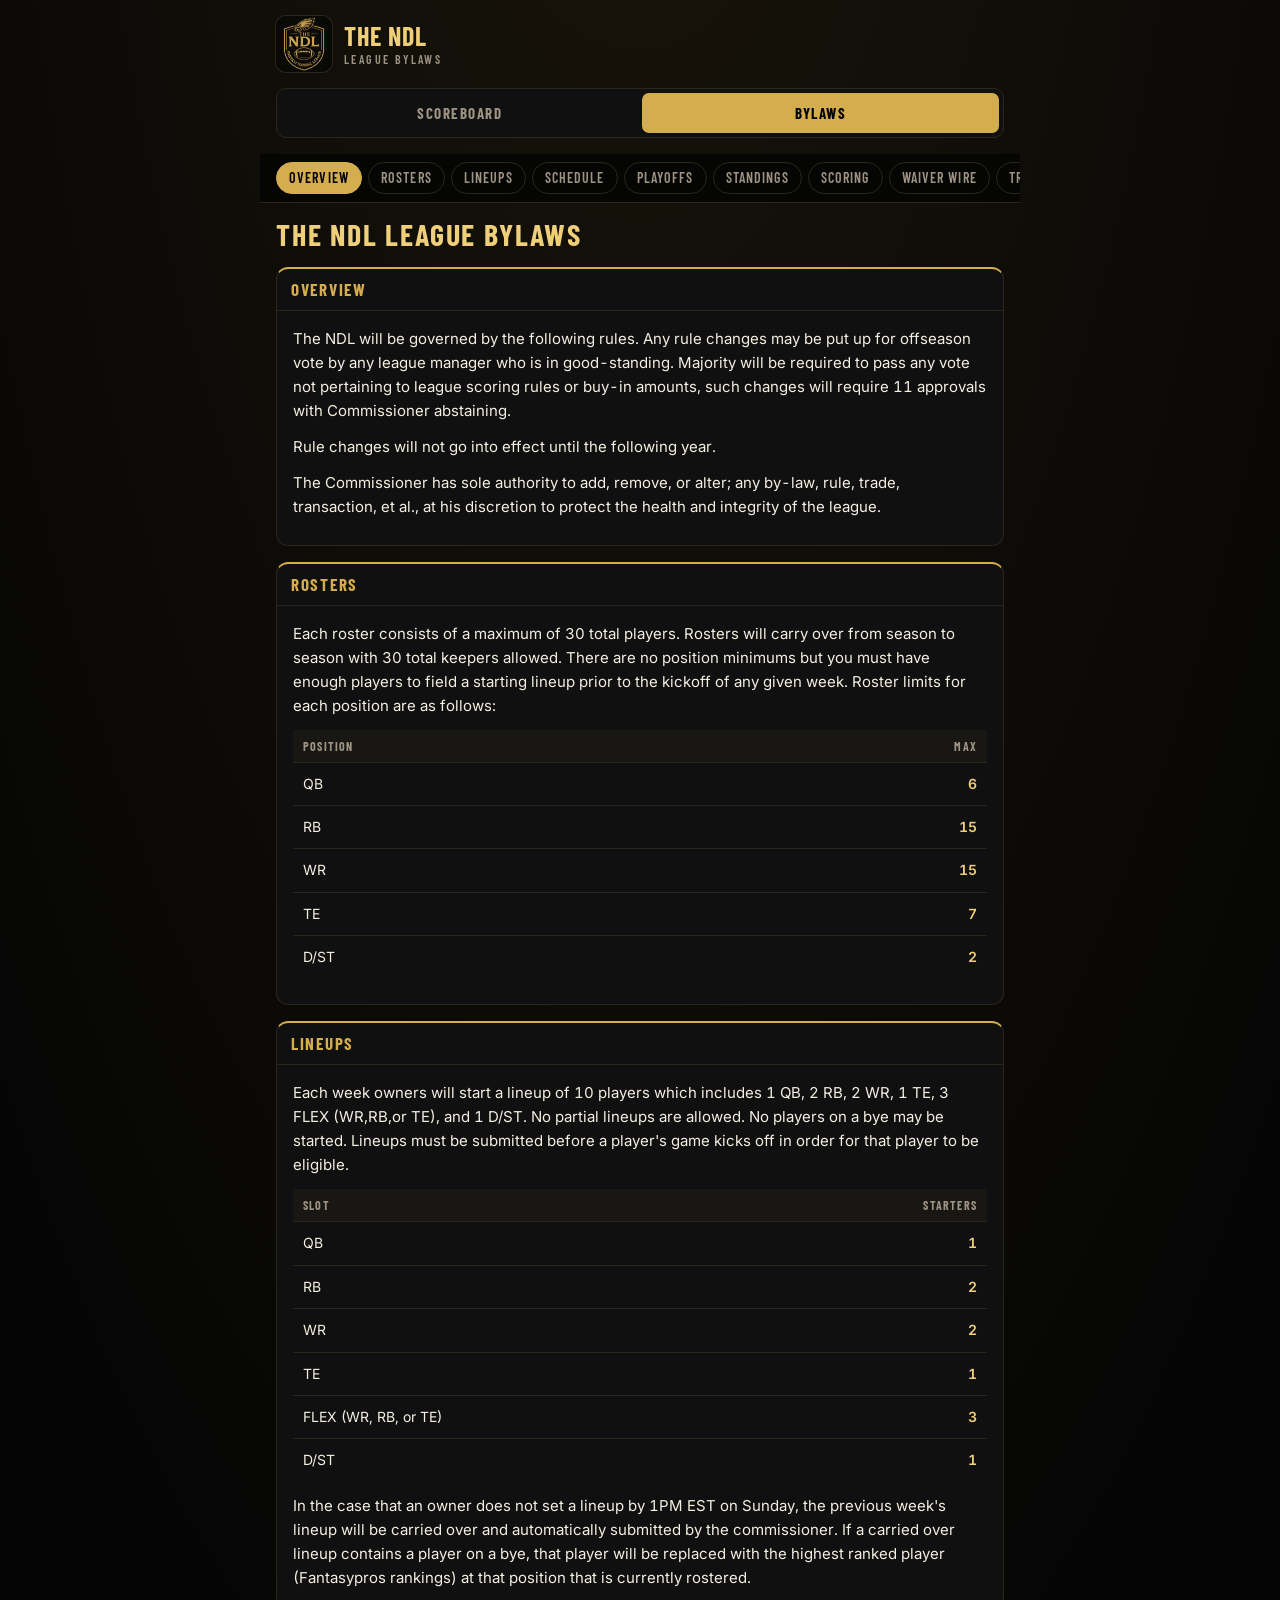
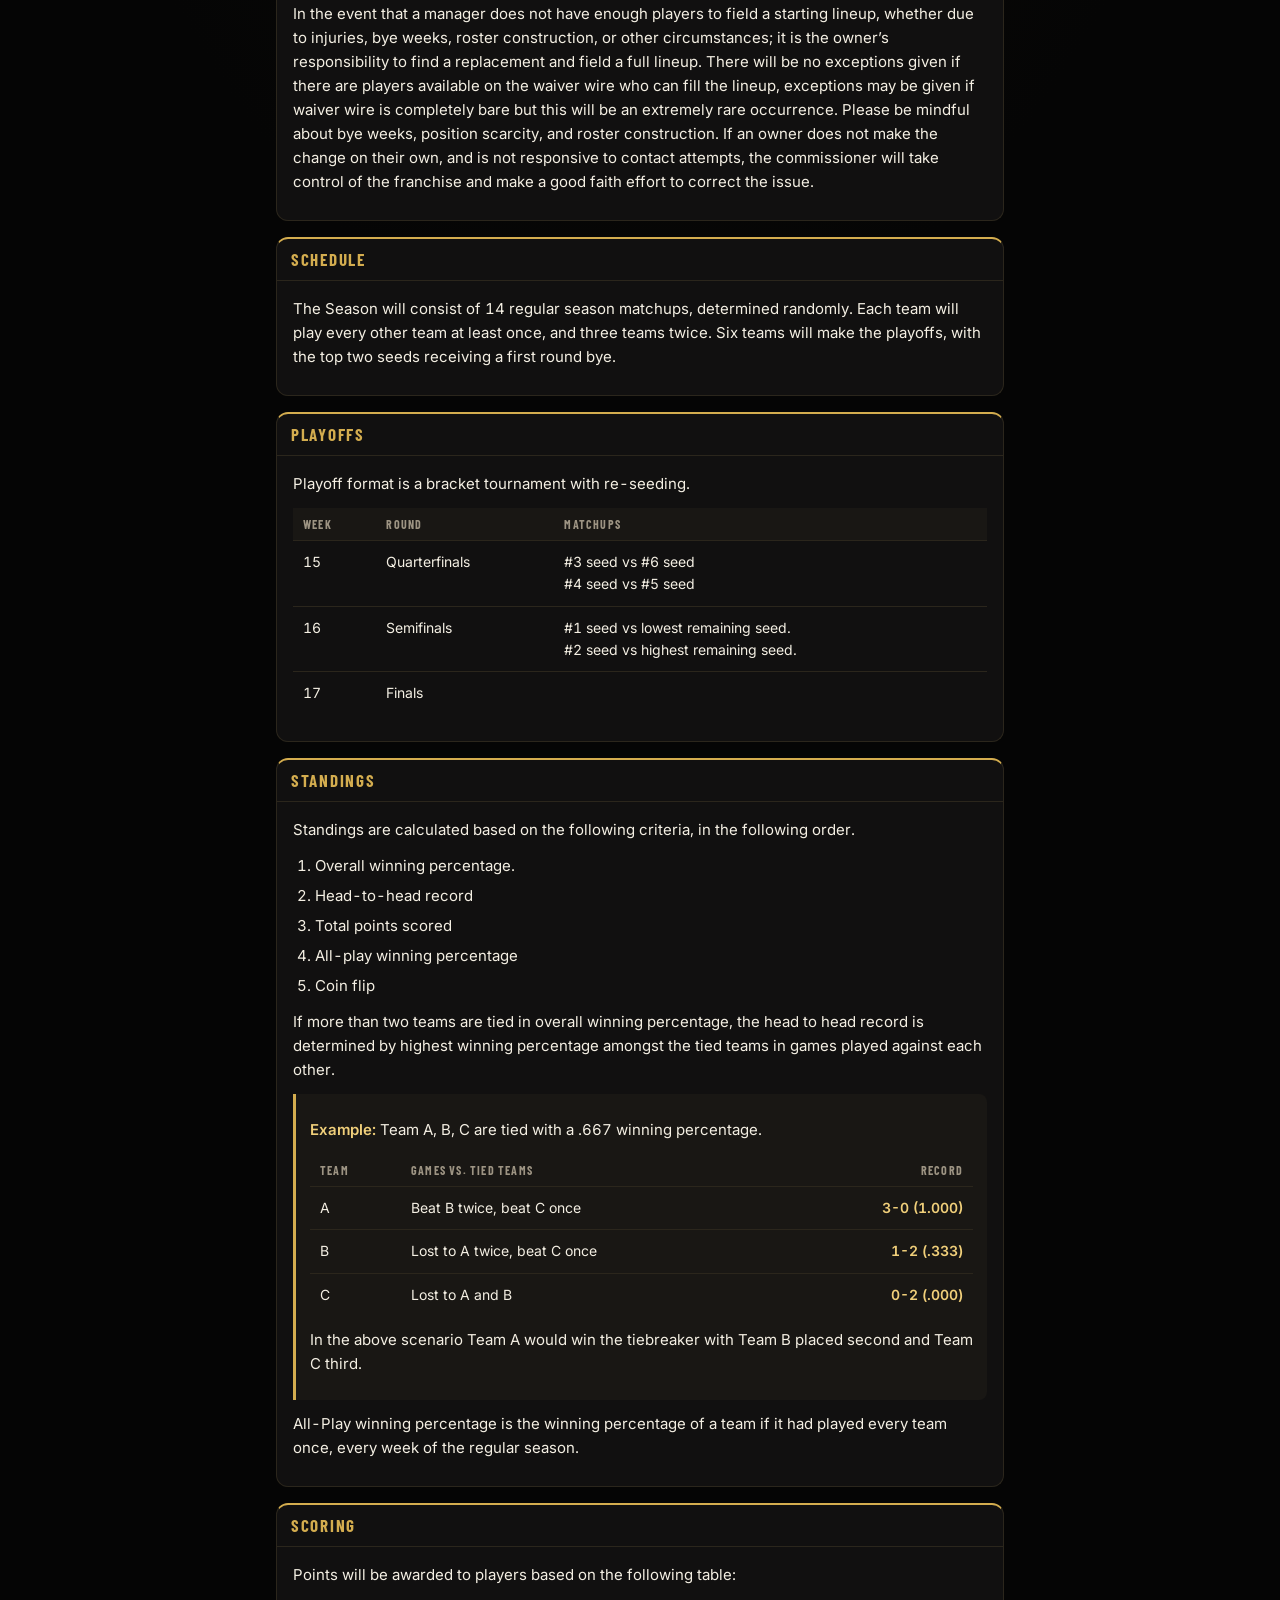
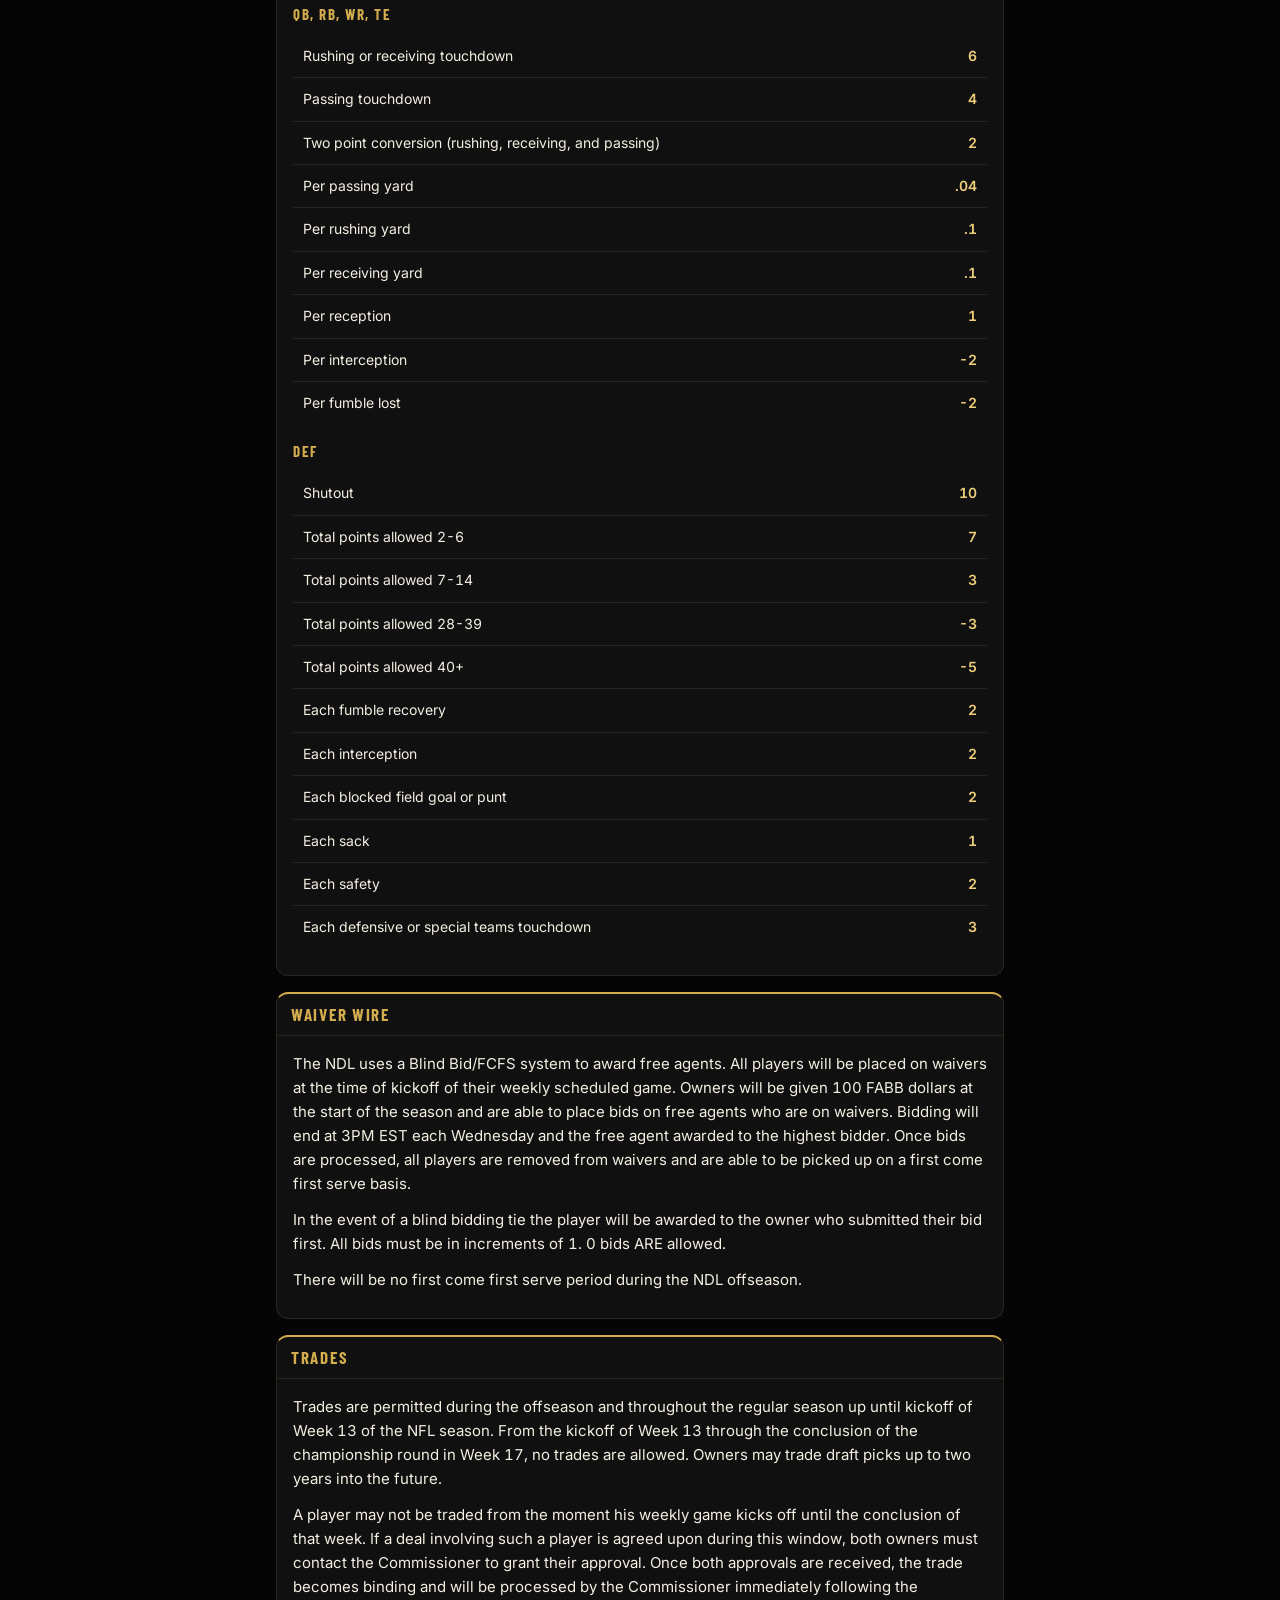
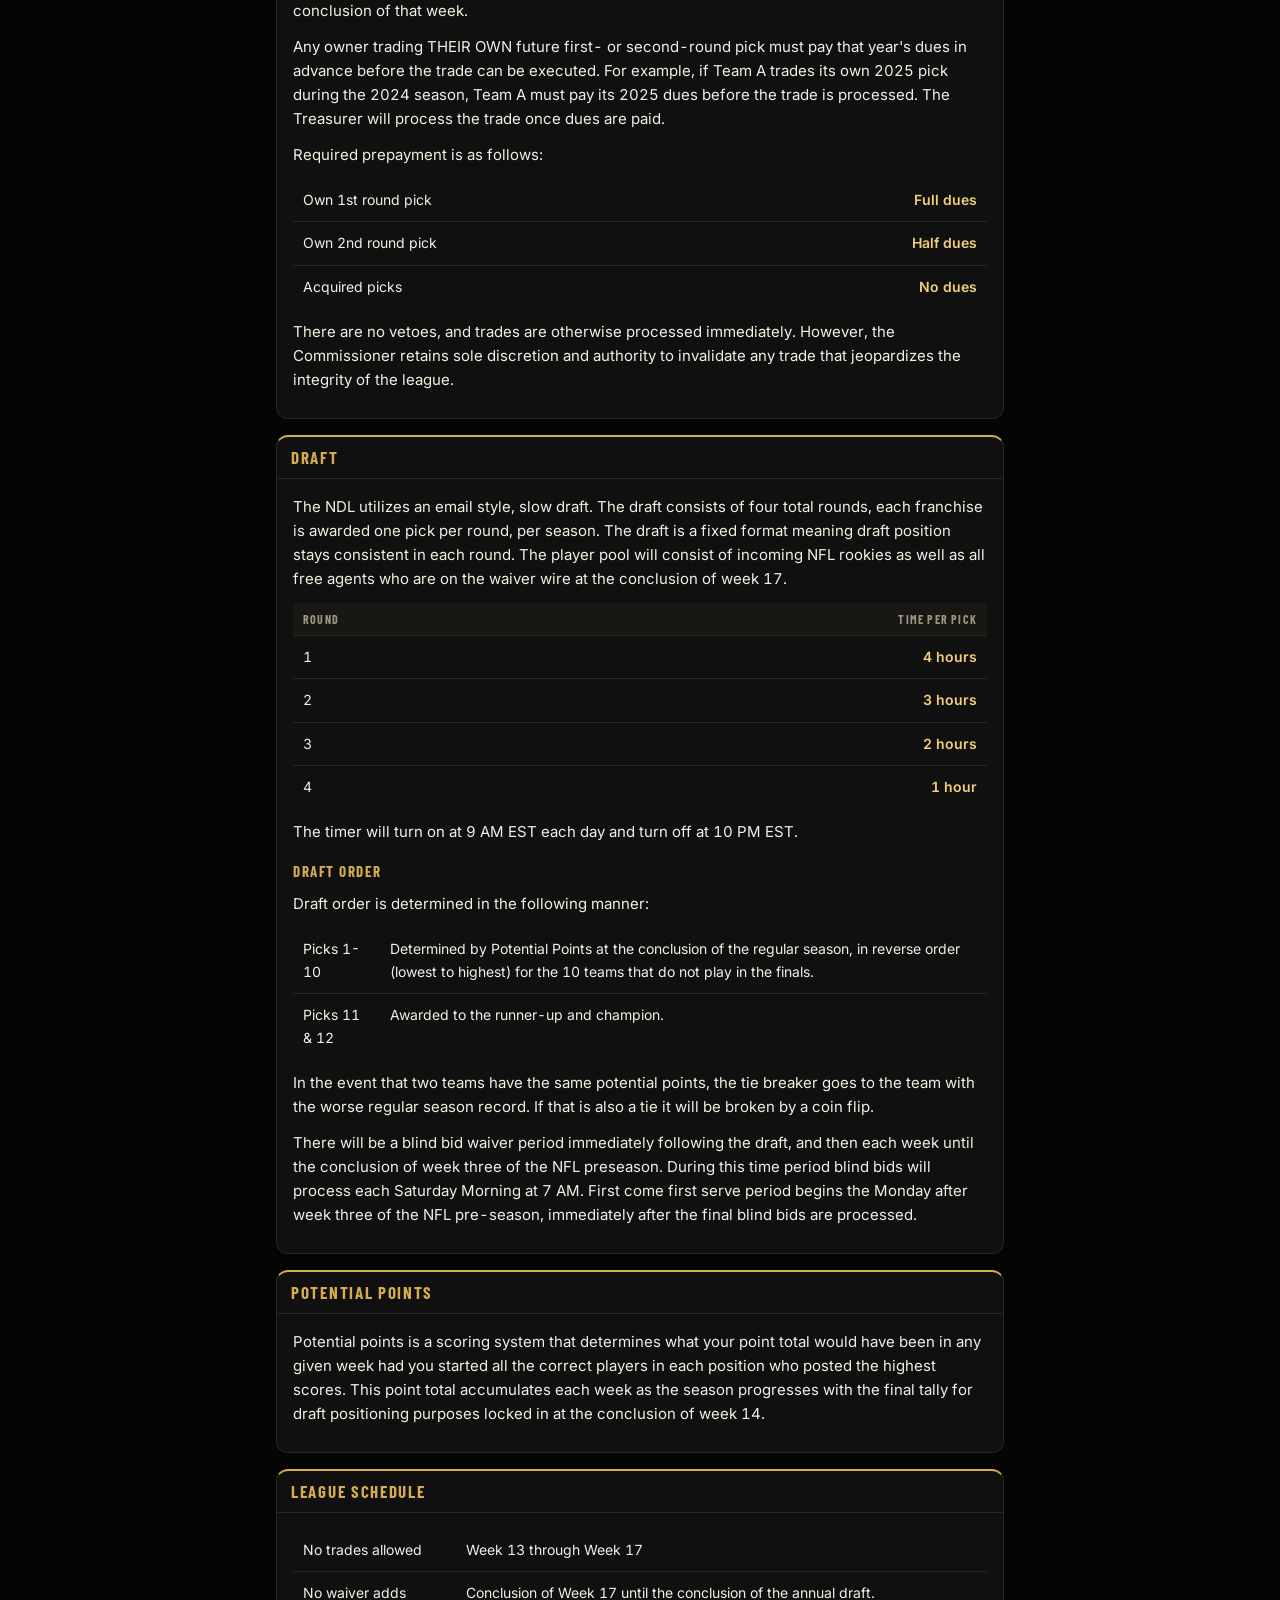
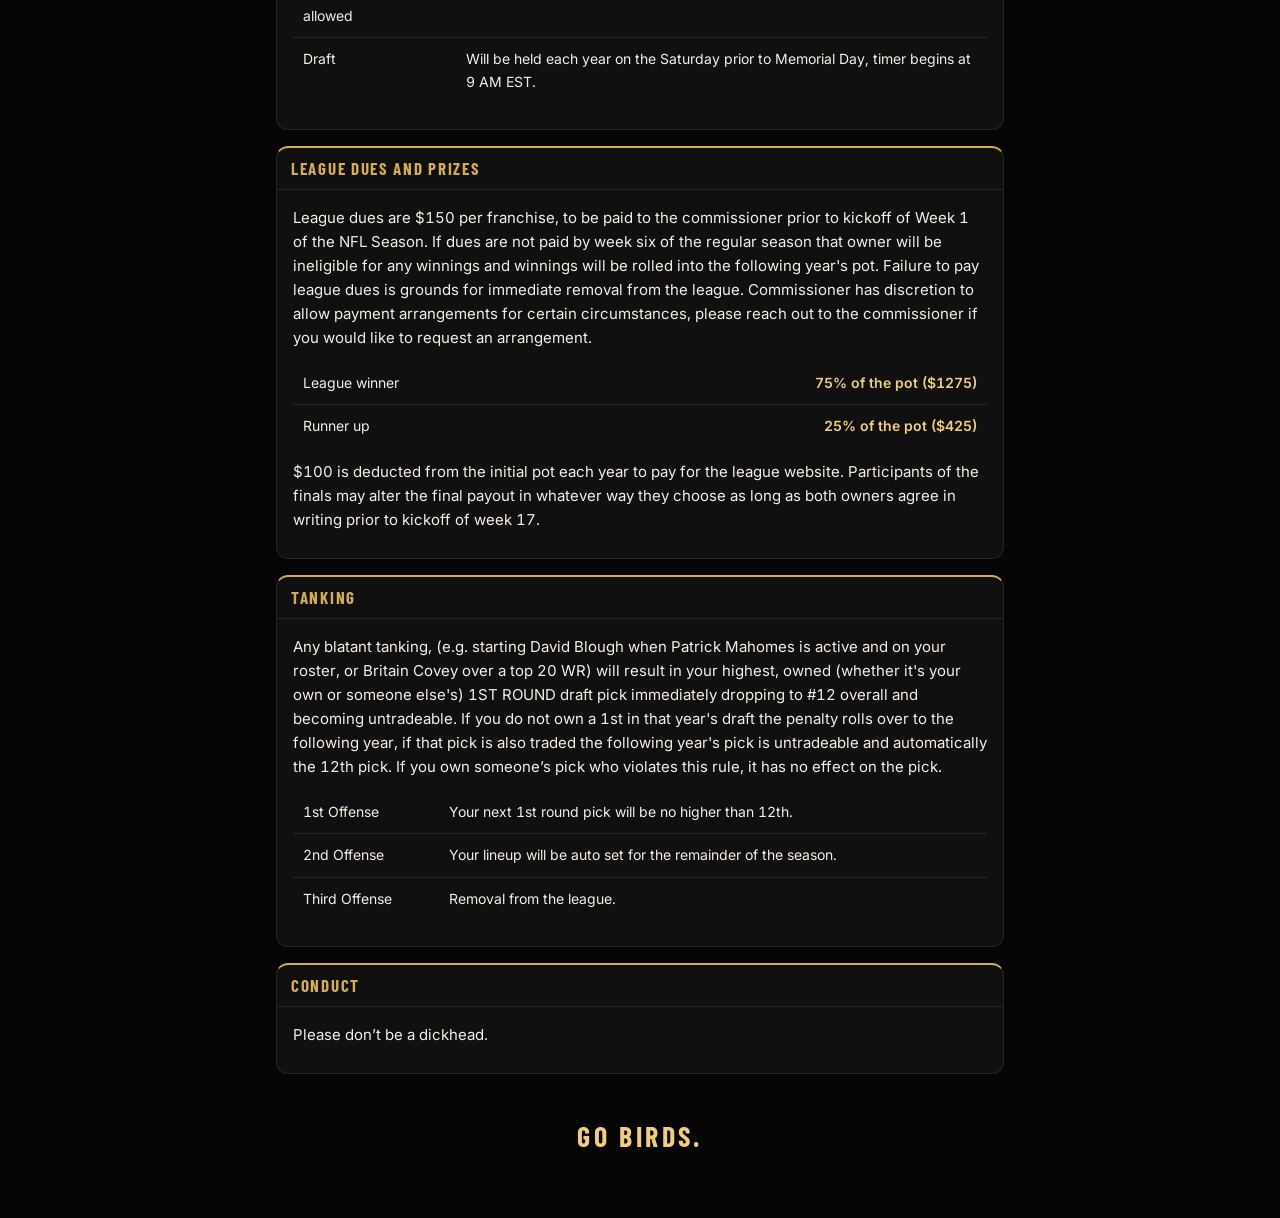
==== bylaws.html @ 3d2da81e "feat: add league bylaws page and page tabs Co-Authored-By: Claude Opus 5.5 <noreply@anthropic.com>" ====
<!doctype html>
<html lang="en">
<head>
<meta charset="utf-8">
<meta name="viewport" content="width=device-width, initial-scale=1, viewport-fit=cover">
<meta name="theme-color" content="#050505">
<title>NDL Bylaws</title>
<link rel="icon" href="logo.webp" type="image/webp">
<link rel="apple-touch-icon" href="logo.webp">
<link rel="preconnect" href="https://fonts.googleapis.com">
<link rel="preconnect" href="https://fonts.gstatic.com" crossorigin>
<link rel="stylesheet" href="https://fonts.googleapis.com/css2?family=Barlow+Condensed:wght@500;600;700&family=Inter:wght@400;500;600;700&display=swap">
<link rel="stylesheet" href="theme.css">
<style>
  html { scroll-behavior: smooth; scroll-padding-top: 64px; }
  main { max-width: 760px; }
  .toc { position: sticky; top: 0; z-index: 5; margin: 0 -16px 16px; padding: 8px 16px; background: rgba(5, 5, 5, .92);
    backdrop-filter: blur(8px); -webkit-backdrop-filter: blur(8px); border-bottom: 1px solid var(--line);
    display: flex; gap: 6px; overflow-x: auto; scrollbar-width: none; -webkit-overflow-scrolling: touch; }
  .toc::-webkit-scrollbar { display: none; }
  .toc a { flex: none; padding: 8px 12px; border: 1px solid var(--line); border-radius: 999px; color: var(--muted); text-decoration: none;
    font: 600 14px/1 var(--display); letter-spacing: .08em; text-transform: uppercase; }
  .toc a:hover, .toc a.on { color: #000; background: var(--accent); border-color: var(--accent); }
  .title { margin: 4px 0 16px; font: 700 30px/1.05 var(--display); letter-spacing: .06em; text-transform: uppercase; color: var(--accent-hi); }
  .body { padding: 4px 16px 14px; font-size: 15px; line-height: 1.6; }
  .body p { margin: 12px 0; }
  .body h3 { margin: 18px 0 6px; font: 700 15px/1.2 var(--display); letter-spacing: .1em; text-transform: uppercase; color: var(--accent); }
  .body strong { color: var(--accent-hi); font-weight: 600; }
  .body ul, .body ol { margin: 10px 0; padding-left: 22px; }
  .body li { margin: 6px 0; }
  .facts { width: 100%; border-collapse: collapse; margin: 12px 0; font-size: 14px; }
  .facts th, .facts td { padding: 10px 10px; border-bottom: 1px solid var(--line); text-align: left; vertical-align: top; }
  .facts th { font: 700 12px/1 var(--display); letter-spacing: .1em; text-transform: uppercase; color: var(--muted); background: var(--panel-2); }
  .facts td.n { text-align: right; white-space: nowrap; font-weight: 600; color: var(--accent-hi); }
  .facts tr:last-child td { border-bottom: 0; }
  .callout { margin: 12px 0; padding: 12px 14px; border-left: 3px solid var(--accent); background: var(--panel-2); border-radius: 0 8px 8px 0; }
  .signoff { text-align: center; padding: 20px 0 8px; font: 700 28px/1 var(--display); letter-spacing: .12em; text-transform: uppercase; color: var(--accent-hi); }
</style>
</head>
<body>
<main>
  <header>
    <div class="brand"><img src="logo.webp" alt="The NDL Fantasy Football League" width="56" height="56">
      <h1>The NDL<span>League Bylaws</span></h1></div>
  </header>
  <nav class="tabs" aria-label="Pages"><a href="./">Scoreboard</a><a href="bylaws.html" aria-current="page">Bylaws</a></nav>

  <nav class="toc" aria-label="Sections" id="toc"></nav>

  <h2 class="title">The NDL League Bylaws</h2>

  <section id="overview" aria-labelledby="h-overview">
    <div class="head"><h2 id="h-overview">Overview</h2></div>
    <div class="body">
      <p>The NDL will be governed by the following rules. Any rule changes may be put up for offseason vote by any league manager who is in good-standing. Majority will be required to pass any vote not pertaining to league scoring rules or buy-in amounts, such changes will require 11 approvals with Commissioner abstaining.</p>
      <p>Rule changes will not go into effect until the following year.</p>
      <p>The Commissioner has sole authority to add, remove, or alter; any by-law, rule, trade, transaction, et al., at his discretion to protect the health and integrity of the league.</p>
    </div>
  </section>

  <section id="rosters" aria-labelledby="h-rosters">
    <div class="head"><h2 id="h-rosters">Rosters</h2></div>
    <div class="body">
      <p>Each roster consists of a maximum of 30 total players. Rosters will carry over from season to season with 30 total keepers allowed. There are no position minimums but you must have enough players to field a starting lineup prior to the kickoff of any given week. Roster limits for each position are as follows:</p>
      <table class="facts"><thead><tr><th>Position</th><th style="text-align:right">Max</th></tr></thead><tbody>
        <tr><td>QB</td><td class="n">6</td></tr><tr><td>RB</td><td class="n">15</td></tr><tr><td>WR</td><td class="n">15</td></tr>
        <tr><td>TE</td><td class="n">7</td></tr><tr><td>D/ST</td><td class="n">2</td></tr>
      </tbody></table>
    </div>
  </section>

  <section id="lineups" aria-labelledby="h-lineups">
    <div class="head"><h2 id="h-lineups">Lineups</h2></div>
    <div class="body">
      <p>Each week owners will start a lineup of 10 players which includes 1 QB, 2 RB, 2 WR, 1 TE, 3 FLEX (WR,RB,or TE), and 1 D/ST. No partial lineups are allowed. No players on a bye may be started. Lineups must be submitted before a player's game kicks off in order for that player to be eligible.</p>
      <table class="facts"><thead><tr><th>Slot</th><th style="text-align:right">Starters</th></tr></thead><tbody>
        <tr><td>QB</td><td class="n">1</td></tr><tr><td>RB</td><td class="n">2</td></tr><tr><td>WR</td><td class="n">2</td></tr><tr><td>TE</td><td class="n">1</td></tr>
        <tr><td>FLEX (WR, RB, or TE)</td><td class="n">3</td></tr><tr><td>D/ST</td><td class="n">1</td></tr>
      </tbody></table>
      <p>In the case that an owner does not set a lineup by 1PM EST on Sunday, the previous week's lineup will be carried over and automatically submitted by the commissioner. If a carried over lineup contains a player on a bye, that player will be replaced with the highest ranked player (Fantasypros rankings) at that position that is currently rostered.</p>
      <p>In the event that a manager does not have enough players to field a starting lineup, whether due to injuries, bye weeks, roster construction, or other circumstances; it is the owner’s responsibility to find a replacement and field a full lineup. There will be no exceptions given if there are players available on the waiver wire who can fill the lineup, exceptions may be given if waiver wire is completely bare but this will be an extremely rare occurrence. Please be mindful about bye weeks, position scarcity, and roster construction. If an owner does not make the change on their own, and is not responsive to contact attempts, the commissioner will take control of the franchise and make a good faith effort to correct the issue.</p>
    </div>
  </section>

  <section id="schedule" aria-labelledby="h-schedule">
    <div class="head"><h2 id="h-schedule">Schedule</h2></div>
    <div class="body">
      <p>The Season will consist of 14 regular season matchups, determined randomly. Each team will play every other team at least once, and three teams twice. Six teams will make the playoffs, with the top two seeds receiving a first round bye.</p>
    </div>
  </section>

  <section id="playoffs" aria-labelledby="h-playoffs">
    <div class="head"><h2 id="h-playoffs">Playoffs</h2></div>
    <div class="body">
      <p>Playoff format is a bracket tournament with re-seeding.</p>
      <table class="facts"><thead><tr><th>Week</th><th>Round</th><th>Matchups</th></tr></thead><tbody>
        <tr><td>15</td><td>Quarterfinals</td><td>#3 seed vs #6 seed<br>#4 seed vs #5 seed</td></tr>
        <tr><td>16</td><td>Semifinals</td><td>#1 seed vs lowest remaining seed.<br>#2 seed vs highest remaining seed.</td></tr>
        <tr><td>17</td><td>Finals</td><td></td></tr>
      </tbody></table>
    </div>
  </section>

  <section id="standings" aria-labelledby="h-standings">
    <div class="head"><h2 id="h-standings">Standings</h2></div>
    <div class="body">
      <p>Standings are calculated based on the following criteria, in the following order.</p>
      <ol><li>Overall winning percentage.</li><li>Head-to-head record</li><li>Total points scored</li><li>All-play winning percentage</li><li>Coin flip</li></ol>
      <p>If more than two teams are tied in overall winning percentage, the head to head record is determined by highest winning percentage amongst the tied teams in games played against each other.</p>
      <div class="callout">
        <p><strong>Example:</strong> Team A, B, C are tied with a .667 winning percentage.</p>
        <table class="facts"><thead><tr><th>Team</th><th>Games vs. tied teams</th><th style="text-align:right">Record</th></tr></thead><tbody>
          <tr><td>A</td><td>Beat B twice, beat C once</td><td class="n">3-0 (1.000)</td></tr>
          <tr><td>B</td><td>Lost to A twice, beat C once</td><td class="n">1-2 (.333)</td></tr>
          <tr><td>C</td><td>Lost to A and B</td><td class="n">0-2 (.000)</td></tr>
        </tbody></table>
        <p>In the above scenario Team A would win the tiebreaker with Team B placed second and Team C third.</p>
      </div>
      <p>All-Play winning percentage is the winning percentage of a team if it had played every team once, every week of the regular season.</p>
    </div>
  </section>

  <section id="scoring" aria-labelledby="h-scoring">
    <div class="head"><h2 id="h-scoring">Scoring</h2></div>
    <div class="body">
      <p>Points will be awarded to players based on the following table:</p>
      <h3>QB, RB, WR, TE</h3>
      <table class="facts"><tbody>
        <tr><td>Rushing or receiving touchdown</td><td class="n">6</td></tr>
        <tr><td>Passing touchdown</td><td class="n">4</td></tr>
        <tr><td>Two point conversion (rushing, receiving, and passing)</td><td class="n">2</td></tr>
        <tr><td>Per passing yard</td><td class="n">.04</td></tr>
        <tr><td>Per rushing yard</td><td class="n">.1</td></tr>
        <tr><td>Per receiving yard</td><td class="n">.1</td></tr>
        <tr><td>Per reception</td><td class="n">1</td></tr>
        <tr><td>Per interception</td><td class="n">-2</td></tr>
        <tr><td>Per fumble lost</td><td class="n">-2</td></tr>
      </tbody></table>
      <h3>DEF</h3>
      <table class="facts"><tbody>
        <tr><td>Shutout</td><td class="n">10</td></tr>
        <tr><td>Total points allowed 2-6</td><td class="n">7</td></tr>
        <tr><td>Total points allowed 7-14</td><td class="n">3</td></tr>
        <tr><td>Total points allowed 28-39</td><td class="n">-3</td></tr>
        <tr><td>Total points allowed 40+</td><td class="n">-5</td></tr>
        <tr><td>Each fumble recovery</td><td class="n">2</td></tr>
        <tr><td>Each interception</td><td class="n">2</td></tr>
        <tr><td>Each blocked field goal or punt</td><td class="n">2</td></tr>
        <tr><td>Each sack</td><td class="n">1</td></tr>
        <tr><td>Each safety</td><td class="n">2</td></tr>
        <tr><td>Each defensive or special teams touchdown</td><td class="n">3</td></tr>
      </tbody></table>
    </div>
  </section>

  <section id="waivers" aria-labelledby="h-waivers">
    <div class="head"><h2 id="h-waivers">Waiver Wire</h2></div>
    <div class="body">
      <p>The NDL uses a Blind Bid/FCFS system to award free agents. All players will be placed on waivers at the time of kickoff of their weekly scheduled game. Owners will be given 100 FABB dollars at the start of the season and are able to place bids on free agents who are on waivers. Bidding will end at 3PM EST each Wednesday and the free agent awarded to the highest bidder. Once bids are processed, all players are removed from waivers and are able to be picked up on a first come first serve basis.</p>
      <p>In the event of a blind bidding tie the player will be awarded to the owner who submitted their bid first. All bids must be in increments of 1. 0 bids ARE allowed.</p>
      <p>There will be no first come first serve period during the NDL offseason.</p>
    </div>
  </section>

  <section id="trades" aria-labelledby="h-trades">
    <div class="head"><h2 id="h-trades">Trades</h2></div>
    <div class="body">
      <p>Trades are permitted during the offseason and throughout the regular season up until kickoff of Week 13 of the NFL season. From the kickoff of Week 13 through the conclusion of the championship round in Week 17, no trades are allowed. Owners may trade draft picks up to two years into the future.</p>
      <p>A player may not be traded from the moment his weekly game kicks off until the conclusion of that week. If a deal involving such a player is agreed upon during this window, both owners must contact the Commissioner to grant their approval. Once both approvals are received, the trade becomes binding and will be processed by the Commissioner immediately following the conclusion of that week.</p>
      <p>Any owner trading THEIR OWN future first- or second-round pick must pay that year's dues in advance before the trade can be executed. For example, if Team A trades its own 2025 pick during the 2024 season, Team A must pay its 2025 dues before the trade is processed. The Treasurer will process the trade once dues are paid.</p>
      <p>Required prepayment is as follows:</p>
      <table class="facts"><tbody>
        <tr><td>Own 1st round pick</td><td class="n">Full dues</td></tr>
        <tr><td>Own 2nd round pick</td><td class="n">Half dues</td></tr>
        <tr><td>Acquired picks</td><td class="n">No dues</td></tr>
      </tbody></table>
      <p>There are no vetoes, and trades are otherwise processed immediately. However, the Commissioner retains sole discretion and authority to invalidate any trade that jeopardizes the integrity of the league.</p>
    </div>
  </section>

  <section id="draft" aria-labelledby="h-draft">
    <div class="head"><h2 id="h-draft">Draft</h2></div>
    <div class="body">
      <p>The NDL utilizes an email style, slow draft. The draft consists of four total rounds, each franchise is awarded one pick per round, per season. The draft is a fixed format meaning draft position stays consistent in each round. The player pool will consist of incoming NFL rookies as well as all free agents who are on the waiver wire at the conclusion of week 17.</p>
      <table class="facts"><thead><tr><th>Round</th><th style="text-align:right">Time per pick</th></tr></thead><tbody>
        <tr><td>1</td><td class="n">4 hours</td></tr><tr><td>2</td><td class="n">3 hours</td></tr><tr><td>3</td><td class="n">2 hours</td></tr><tr><td>4</td><td class="n">1 hour</td></tr>
      </tbody></table>
      <p>The timer will turn on at 9 AM EST each day and turn off at 10 PM EST.</p>
      <h3>Draft order</h3>
      <p>Draft order is determined in the following manner:</p>
      <table class="facts"><tbody>
        <tr><td>Picks 1-10</td><td>Determined by Potential Points at the conclusion of the regular season, in reverse order (lowest to highest) for the 10 teams that do not play in the finals.</td></tr>
        <tr><td>Picks 11 &amp; 12</td><td>Awarded to the runner-up and champion.</td></tr>
      </tbody></table>
      <p>In the event that two teams have the same potential points, the tie breaker goes to the team with the worse regular season record. If that is also a tie it will be broken by a coin flip.</p>
      <p>There will be a blind bid waiver period immediately following the draft, and then each week until the conclusion of week three of the NFL preseason. During this time period blind bids will process each Saturday Morning at 7 AM. First come first serve period begins the Monday after week three of the NFL pre-season, immediately after the final blind bids are processed.</p>
    </div>
  </section>

  <section id="potential-points" aria-labelledby="h-pp">
    <div class="head"><h2 id="h-pp">Potential Points</h2></div>
    <div class="body">
      <p>Potential points is a scoring system that determines what your point total would have been in any given week had you started all the correct players in each position who posted the highest scores. This point total accumulates each week as the season progresses with the final tally for draft positioning purposes locked in at the conclusion of week 14.</p>
    </div>
  </section>

  <section id="calendar" aria-labelledby="h-calendar">
    <div class="head"><h2 id="h-calendar">League Schedule</h2></div>
    <div class="body">
      <table class="facts"><tbody>
        <tr><td>No trades allowed</td><td>Week 13 through Week 17</td></tr>
        <tr><td>No waiver adds allowed</td><td>Conclusion of Week 17 until the conclusion of the annual draft.</td></tr>
        <tr><td>Draft</td><td>Will be held each year on the Saturday prior to Memorial Day, timer begins at 9 AM EST.</td></tr>
      </tbody></table>
    </div>
  </section>

  <section id="dues" aria-labelledby="h-dues">
    <div class="head"><h2 id="h-dues">League Dues and Prizes</h2></div>
    <div class="body">
      <p>League dues are $150 per franchise, to be paid to the commissioner prior to kickoff of Week 1 of the NFL Season. If dues are not paid by week six of the regular season that owner will be ineligible for any winnings and winnings will be rolled into the following year's pot. Failure to pay league dues is grounds for immediate removal from the league. Commissioner has discretion to allow payment arrangements for certain circumstances, please reach out to the commissioner if you would like to request an arrangement.</p>
      <table class="facts"><tbody>
        <tr><td>League winner</td><td class="n">75% of the pot ($1275)</td></tr>
        <tr><td>Runner up</td><td class="n">25% of the pot ($425)</td></tr>
      </tbody></table>
      <p>$100 is deducted from the initial pot each year to pay for the league website. Participants of the finals may alter the final payout in whatever way they choose as long as both owners agree in writing prior to kickoff of week 17.</p>
    </div>
  </section>

  <section id="tanking" aria-labelledby="h-tanking">
    <div class="head"><h2 id="h-tanking">Tanking</h2></div>
    <div class="body">
      <p>Any blatant tanking, (e.g. starting David Blough when Patrick Mahomes is active and on your roster, or Britain Covey over a top 20 WR) will result in your highest, owned (whether it's your own or someone else's) 1ST ROUND draft pick immediately dropping to #12 overall and becoming untradeable. If you do not own a 1st in that year's draft the penalty rolls over to the following year, if that pick is also traded the following year's pick is untradeable and automatically the 12th pick. If you own someone’s pick who violates this rule, it has no effect on the pick.</p>
      <table class="facts"><tbody>
        <tr><td>1st Offense</td><td>Your next 1st round pick will be no higher than 12th.</td></tr>
        <tr><td>2nd Offense</td><td>Your lineup will be auto set for the remainder of the season.</td></tr>
        <tr><td>Third Offense</td><td>Removal from the league.</td></tr>
      </tbody></table>
    </div>
  </section>

  <section id="conduct" aria-labelledby="h-conduct">
    <div class="head"><h2 id="h-conduct">Conduct</h2></div>
    <div class="body">
      <p>Please don’t be a dickhead.</p>
    </div>
  </section>

  <p class="signoff">Go Birds.</p>
</main>
<script>
  // Section chips built from the panels, with the one in view highlighted.
  const toc = document.getElementById("toc");
  const sections = [...document.querySelectorAll("main section[id]")];
  toc.innerHTML = sections.map((s) => `<a href="#${s.id}">${s.querySelector("h2").textContent}</a>`).join("");
  const links = Object.fromEntries([...toc.querySelectorAll("a")].map((a) => [a.hash.slice(1), a]));
  const seen = new IntersectionObserver((entries) => {
    for (const e of entries) if (e.isIntersecting) {
      for (const a of Object.values(links)) a.classList.remove("on");
      const a = links[e.target.id]; a.classList.add("on");
      toc.scrollTo({ left: a.offsetLeft - (toc.clientWidth - a.offsetWidth) / 2, behavior: "smooth" });
    }
  }, { rootMargin: "-30% 0px -65% 0px" });
  sections.forEach((s) => seen.observe(s));
</script>
</body>
</html>
---- theme.css ----
/* Shared by every page: colors, type, header, panels and the page tabs. */
:root {
  --bg: #050505; --panel: #111010; --panel-2: #191714; --line: #2b261c; --text: #f4efe3; --muted: #9d9483;
  --accent: #d4ad4f; --accent-hi: #f0cf7a; --win: #7fcf8a; --loss: #e57b6e; --sticky: #111010;
  --font: "Inter", -apple-system, BlinkMacSystemFont, "Segoe UI", Roboto, Arial, sans-serif;
  --display: "Barlow Condensed", "Arial Narrow", sans-serif;
}
* { box-sizing: border-box; }
html { -webkit-text-size-adjust: 100%; }
body { margin: 0; background: radial-gradient(120% 60% at 50% -10%, #1c170c 0%, var(--bg) 60%) no-repeat, var(--bg); color: var(--text);
  font: 15px/1.4 var(--font); font-variant-numeric: tabular-nums; min-height: 100vh; }
main { max-width: 1180px; margin: 0 auto; padding: 12px 16px calc(32px + env(safe-area-inset-bottom)); }
header { display: flex; align-items: center; justify-content: space-between; gap: 12px; padding: 4px 0 16px; }
.brand { display: flex; align-items: center; gap: 12px; min-width: 0; }
.brand img { width: 56px; height: 56px; border-radius: 10px; flex: none; box-shadow: 0 0 0 1px var(--line); }
h1 { margin: 0; font: 700 26px/1 var(--display); letter-spacing: .04em; text-transform: uppercase; color: var(--accent-hi); }
h1 span { display: block; margin-top: 4px; font: 600 12px/1 var(--display); letter-spacing: .2em; color: var(--muted); }
.updated { color: var(--muted); font-size: 12px; white-space: nowrap; }
.updated.stale { color: var(--loss); }
section { background: var(--panel); border: 1px solid var(--line); border-top: 2px solid var(--accent); border-radius: 12px; margin-bottom: 16px; overflow: hidden; }
.head { display: flex; align-items: center; justify-content: space-between; gap: 8px; padding: 12px 14px; border-bottom: 1px solid var(--line); }
h2 { margin: 0; font: 700 17px/1 var(--display); text-transform: uppercase; letter-spacing: .1em; color: var(--accent); }
.note { margin: 0; padding: 10px 14px; color: var(--muted); font-size: 12px; border-top: 1px solid var(--line); }
.warn { color: var(--loss); }

/* Page tabs */
.tabs { display: flex; gap: 4px; margin: 0 0 16px; padding: 4px; background: var(--panel); border: 1px solid var(--line); border-radius: 10px; }
.tabs a { flex: 1; display: grid; place-items: center; min-height: 40px; border-radius: 7px; color: var(--muted); text-decoration: none;
  font: 700 15px/1 var(--display); letter-spacing: .1em; text-transform: uppercase; }
.tabs a:hover { color: var(--text); }
.tabs a[aria-current="page"] { background: var(--accent); color: #000; }
.tabs a:focus-visible { outline: 2px solid var(--accent-hi); outline-offset: 2px; }
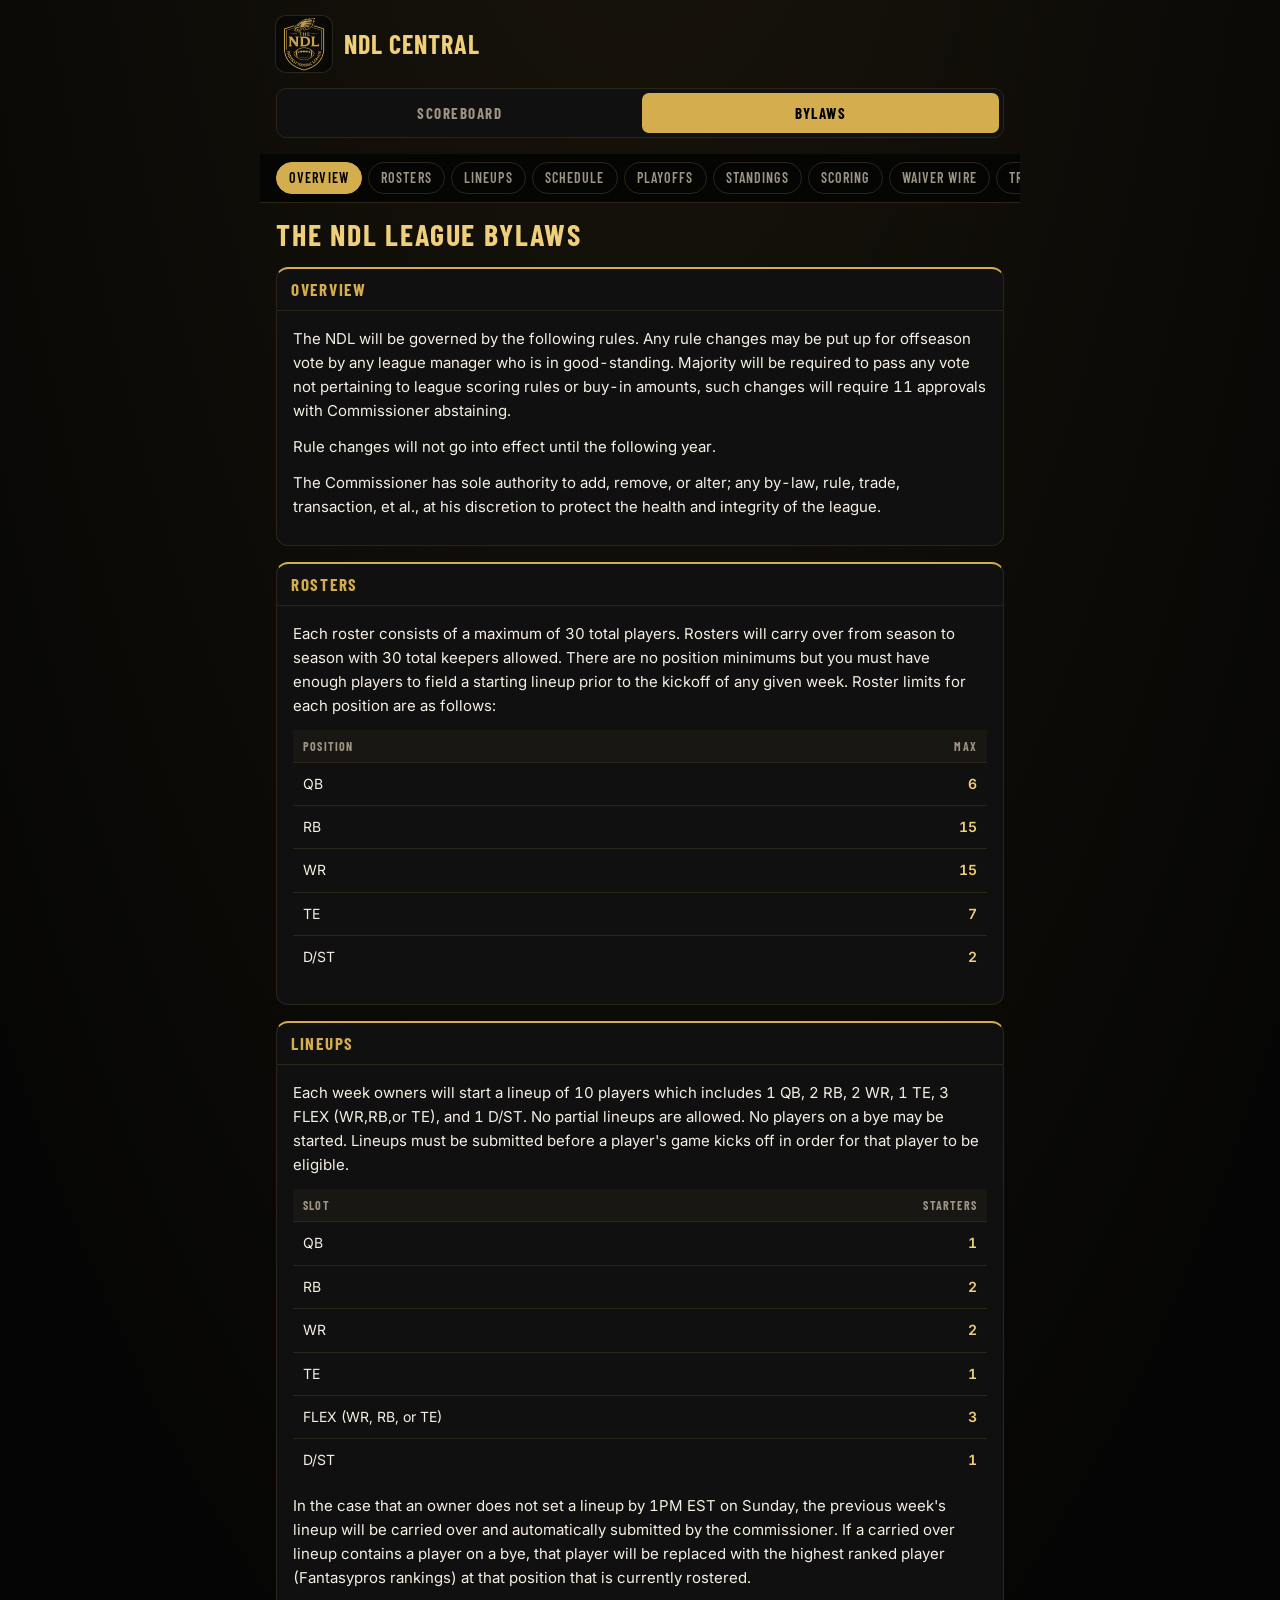
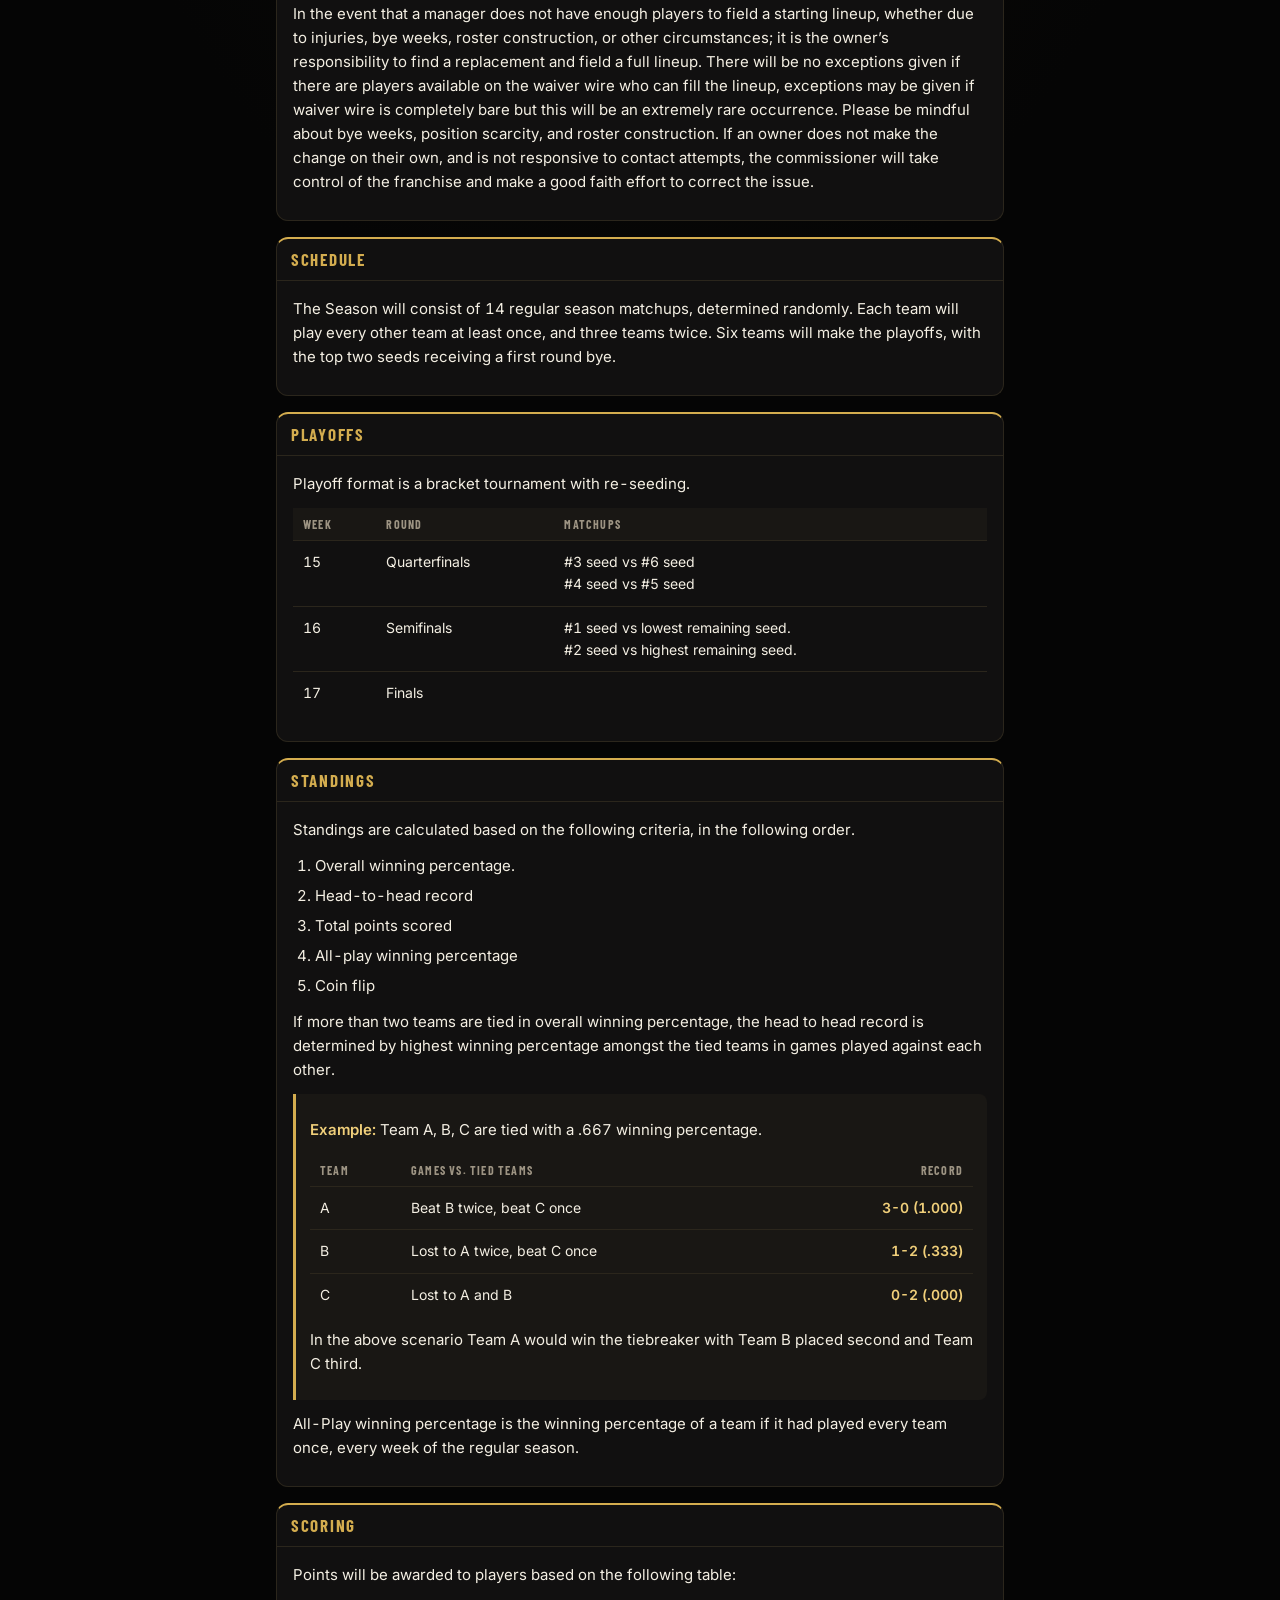
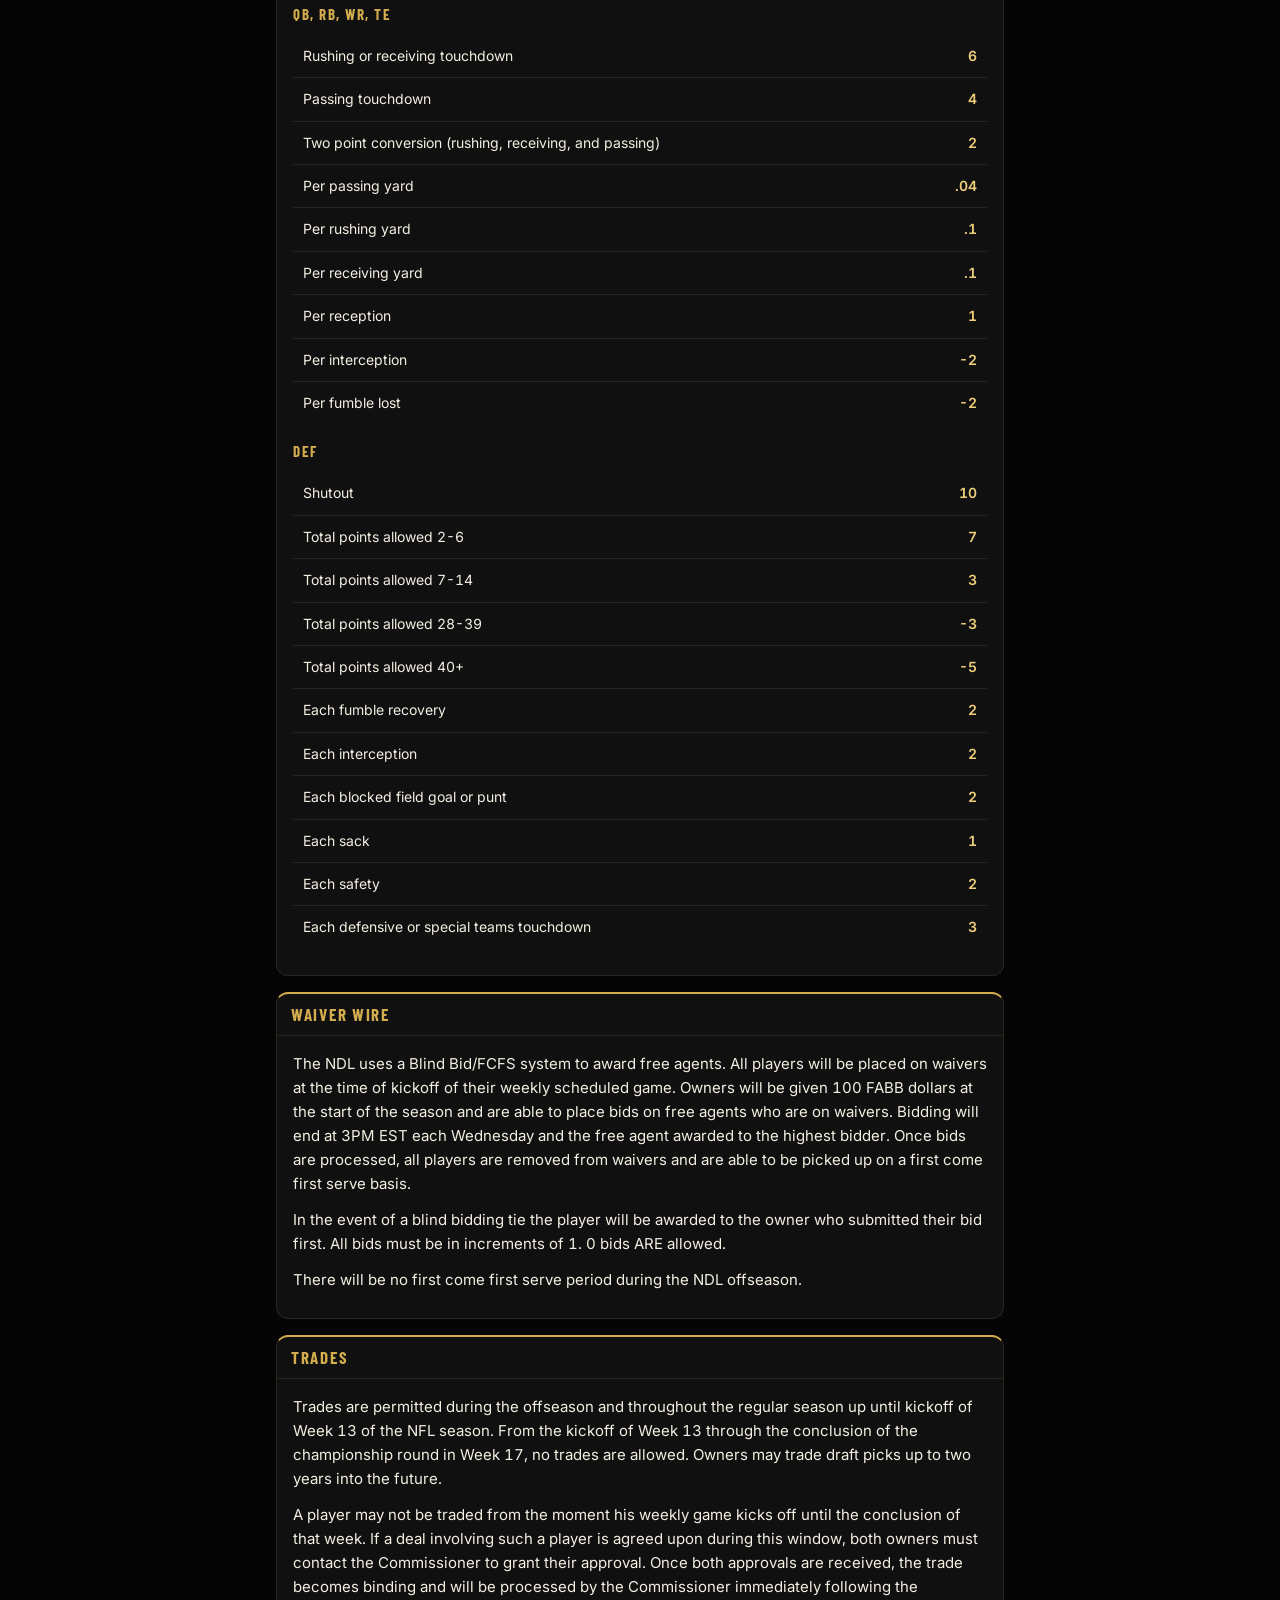
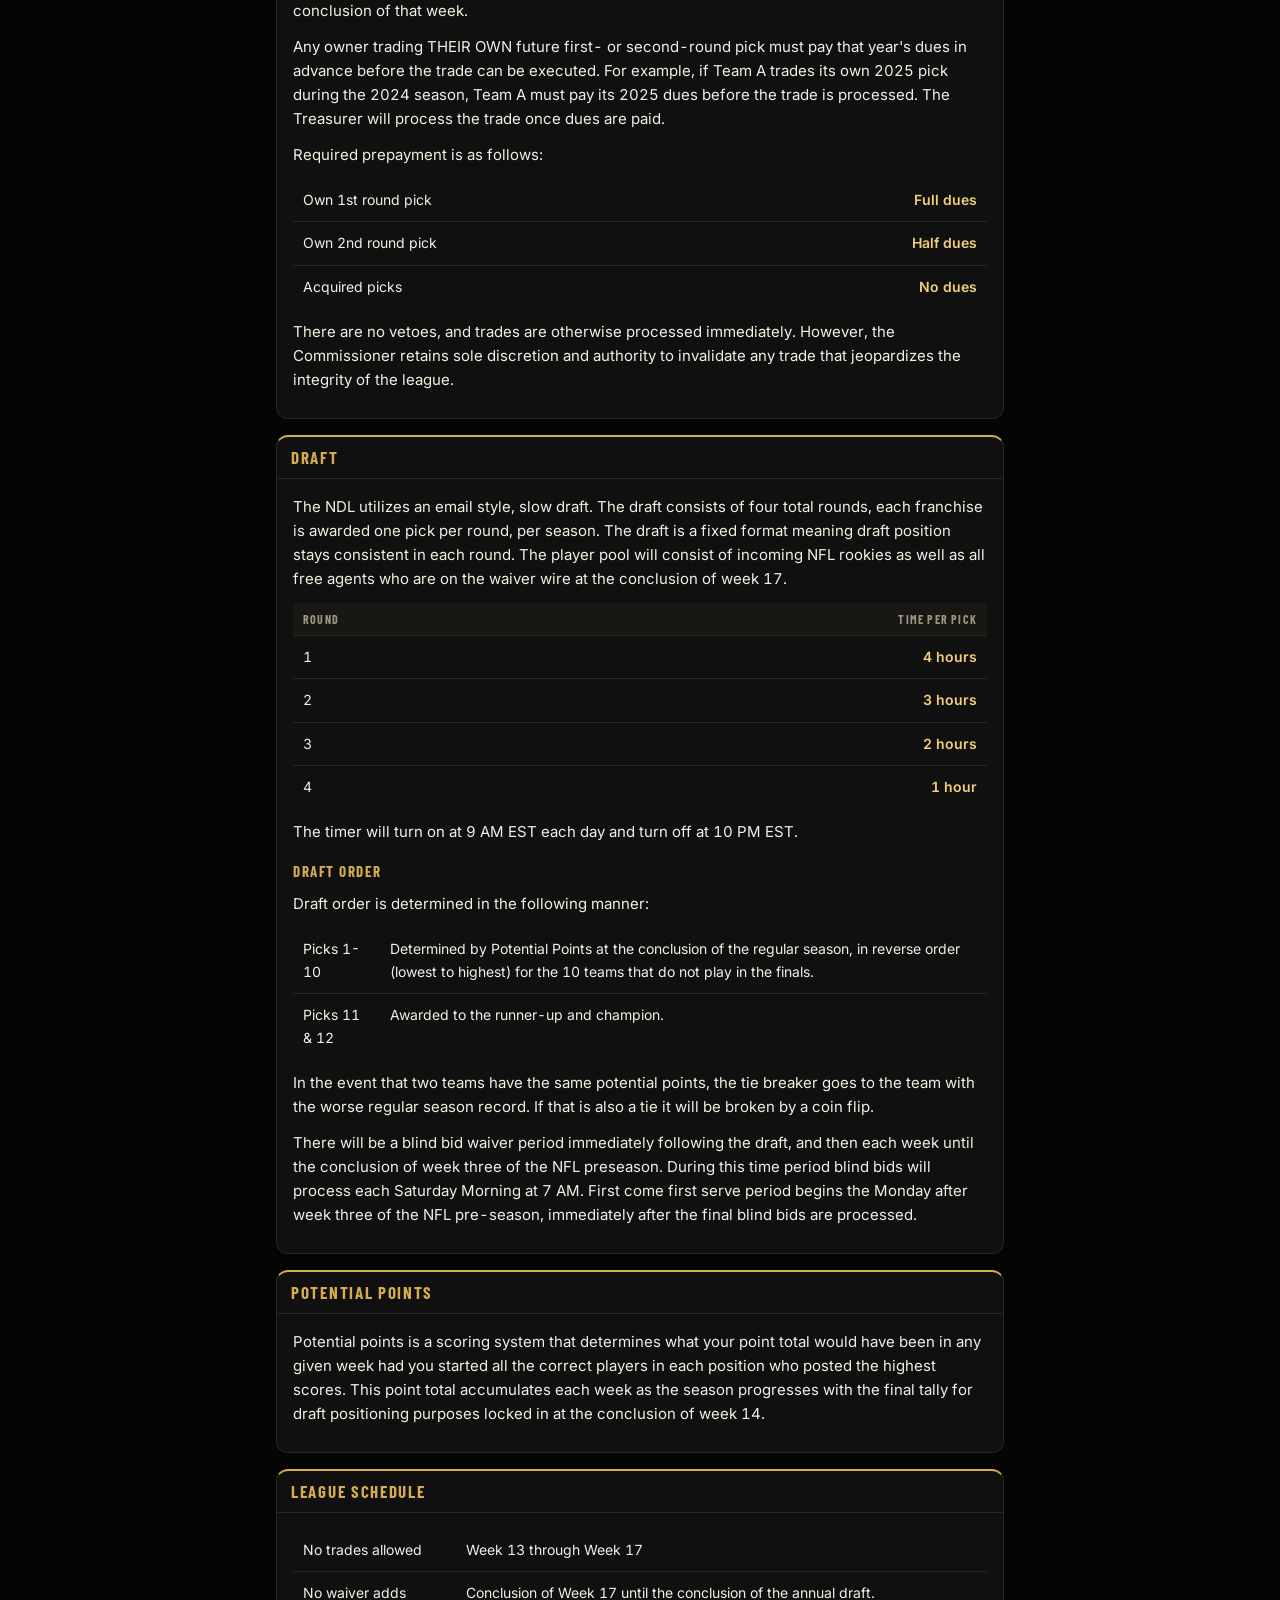
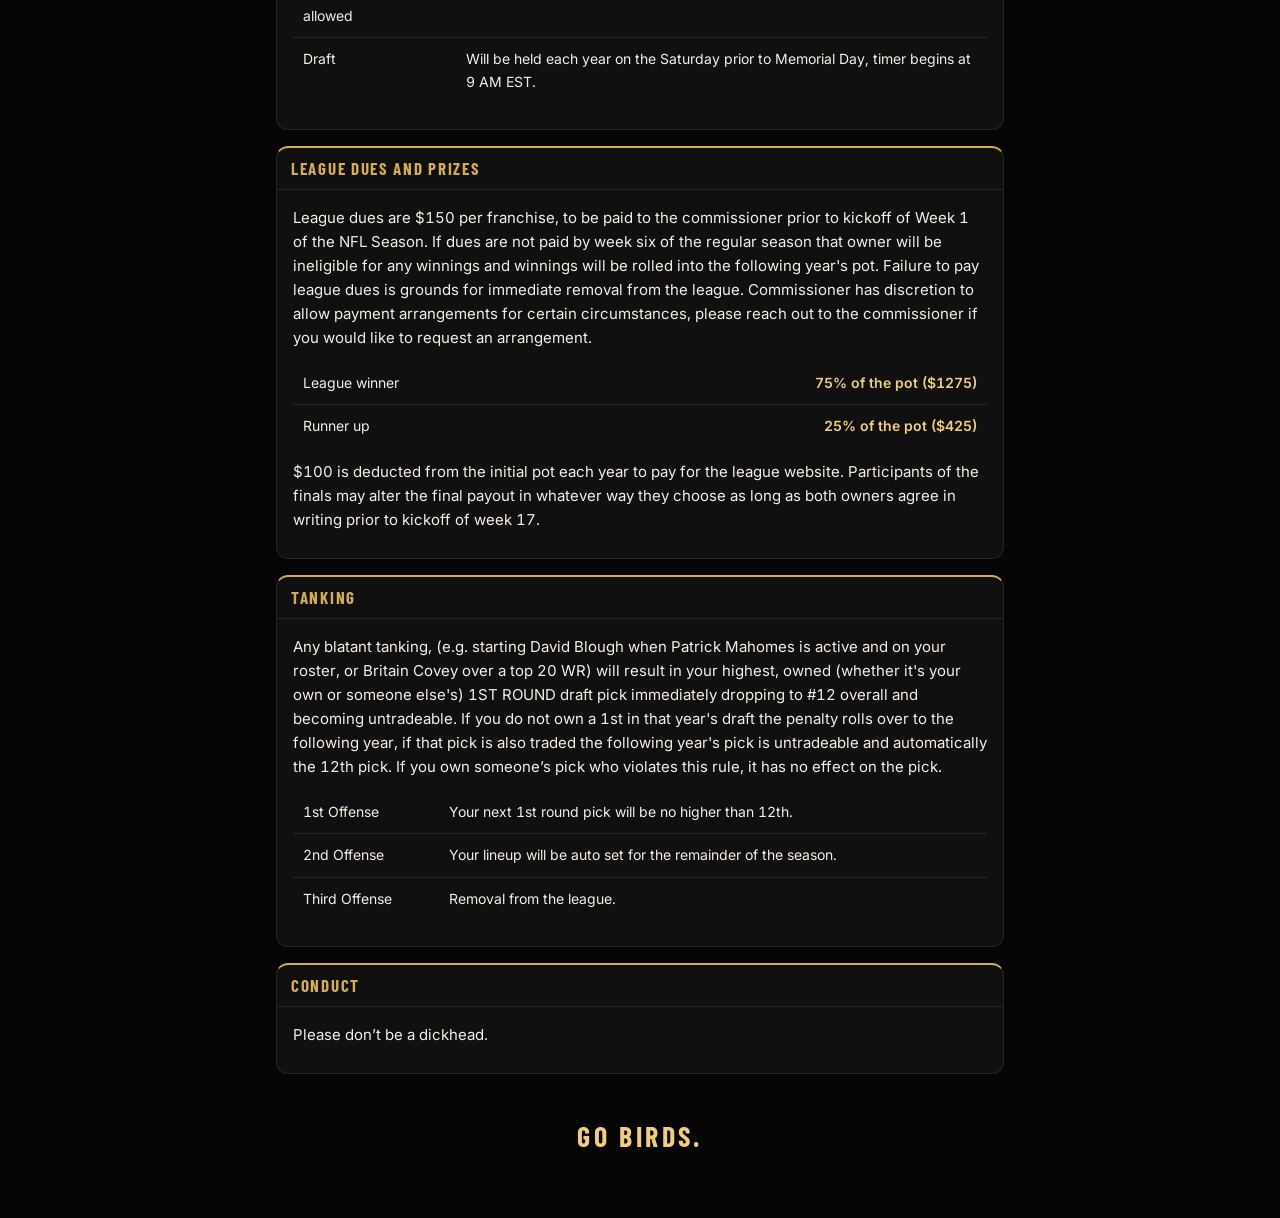
==== commit 6554c2ce: "feat: tiebreakers section and rename to NDL Central Co-Authored-By: Claude Opus 5.5 <noreply@anthrop" ====
--- a/bylaws.html
+++ b/bylaws.html
@@ -4,7 +4,7 @@
 <meta charset="utf-8">
 <meta name="viewport" content="width=device-width, initial-scale=1, viewport-fit=cover">
 <meta name="theme-color" content="#050505">
-<title>NDL Bylaws</title>
+<title>NDL Central · Bylaws</title>
 <link rel="icon" href="logo.webp" type="image/webp">
 <link rel="apple-touch-icon" href="logo.webp">
 <link rel="preconnect" href="https://fonts.googleapis.com">
@@ -41,7 +41,7 @@
 <main>
   <header>
     <div class="brand"><img src="logo.webp" alt="The NDL Fantasy Football League" width="56" height="56">
-      <h1>The NDL<span>League Bylaws</span></h1></div>
+      <h1>NDL Central</h1></div>
   </header>
   <nav class="tabs" aria-label="Pages"><a href="./">Scoreboard</a><a href="bylaws.html" aria-current="page">Bylaws</a></nav>
 
